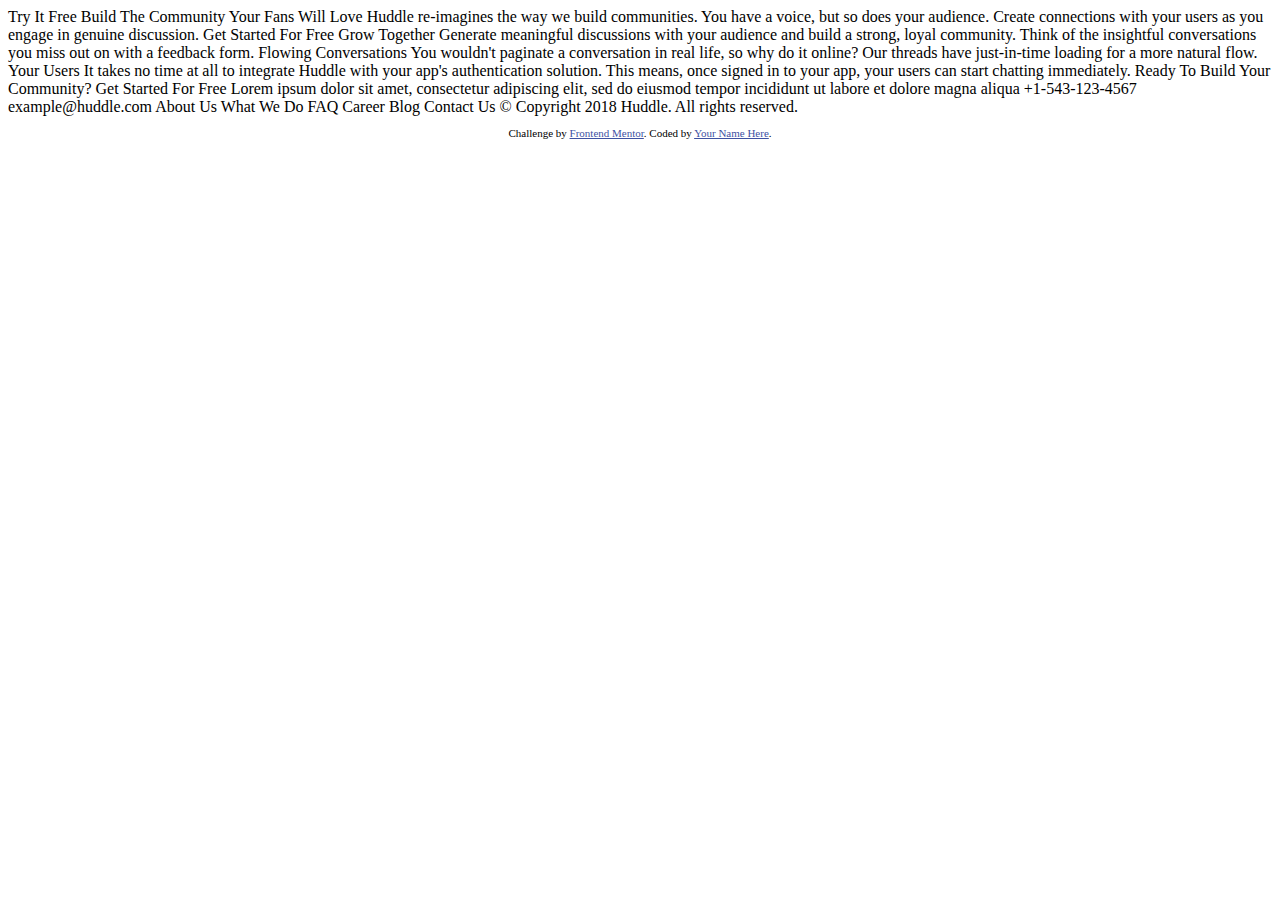
==== index.html @ cad30b5f "Repository initialization" ====
<!DOCTYPE html>
<html lang="en">
<head>
  <meta charset="UTF-8">
  <meta name="viewport" content="width=device-width, initial-scale=1.0"> <!-- displays site properly based on user's device -->

  <link rel="icon" type="image/png" sizes="32x32" href="./images/favicon-32x32.png">
  
  <title>Frontend Mentor | Huddle landing page with alternating feature blocks</title>

  <!-- Feel free to remove these styles or customise in your own stylesheet 👍 -->
  <style>
    .attribution { font-size: 11px; text-align: center; }
    .attribution a { color: hsl(228, 45%, 44%); }
  </style>
</head>
<body>

  Try It Free

  Build The Community Your Fans Will Love

  Huddle re-imagines the way we build communities. You have a voice, but so does your audience. 
  Create connections with your users as you engage in genuine discussion. 

  Get Started For Free

  Grow Together

  Generate meaningful discussions with your audience and build a strong, loyal community. 
  Think of the insightful conversations you miss out on with a feedback form. 

  Flowing Conversations

  You wouldn't paginate a conversation in real life, so why do it online? Our threads 
  have just-in-time loading for a more natural flow.

  Your Users

  It takes no time at all to integrate Huddle with your app's authentication solution. 
  This means, once signed in to your app, your users can start chatting immediately.

  Ready To Build Your Community?

  Get Started For Free

  Lorem ipsum dolor sit amet, consectetur adipiscing elit, sed do eiusmod tempor 
  incididunt ut labore et dolore magna aliqua

  +1-543-123-4567
  example@huddle.com

  About Us
  What We Do
  FAQ

  Career
  Blog
  Contact Us

  &copy; Copyright 2018 Huddle. All rights reserved.

  <footer>
    <p class="attribution">
      Challenge by <a href="https://www.frontendmentor.io?ref=challenge" target="_blank">Frontend Mentor</a>. 
      Coded by <a href="#">Your Name Here</a>.
    </p>
  </footer>
</body>
</html>
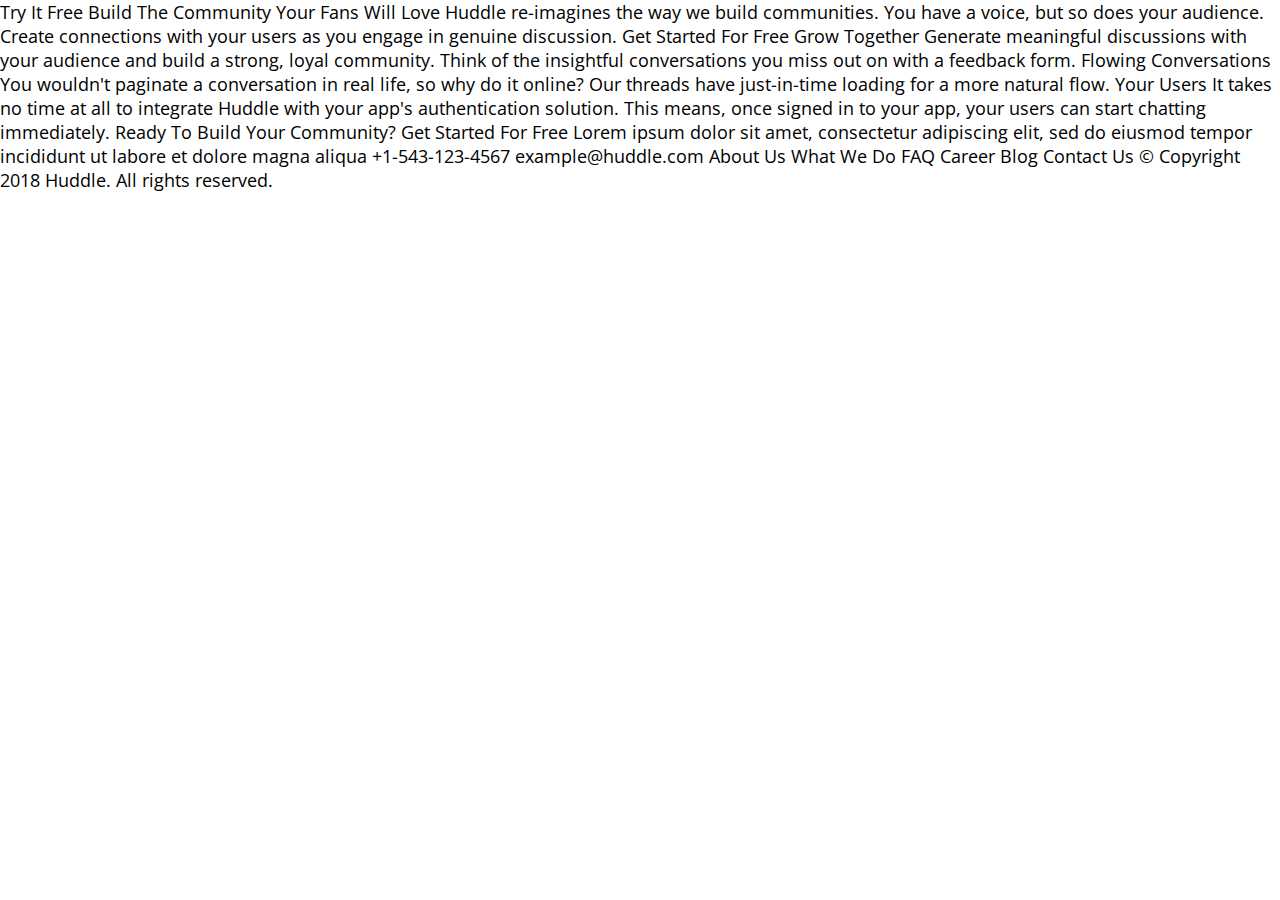
==== commit 0f50b1d4: "Work environment created" ====
--- a/index.html
+++ b/index.html
@@ -1,50 +1,59 @@
 <!DOCTYPE html>
 <html lang="en">
+
 <head>
   <meta charset="UTF-8">
-  <meta name="viewport" content="width=device-width, initial-scale=1.0"> <!-- displays site properly based on user's device -->
+  <meta name="viewport" content="width=device-width, initial-scale=1.0">
 
   <link rel="icon" type="image/png" sizes="32x32" href="./images/favicon-32x32.png">
-  
-  <title>Frontend Mentor | Huddle landing page with alternating feature blocks</title>
+  <link rel="preconnect" href="https://fonts.googleapis.com">
+  <link rel="preconnect" href="https://fonts.gstatic.com" crossorigin>
+  <link rel="stylesheet" type="text/css" href="./styles.css" />
+  <link href="https://fonts.googleapis.com/css2?family=Open+Sans:wght@400;700&family=Poppins:wght@600&display=swap"
+    rel="stylesheet">
+  <link rel="stylesheet" href="https://cdnjs.cloudflare.com/ajax/libs/font-awesome/5.15.3/css/all.min.css"
+    integrity="sha512-iBBXm8fW90+nuLcSKlbmrPcLa0OT92xO1BIsZ+ywDWZCvqsWgccV3gFoRBv0z+8dLJgyAHIhR35VZc2oM/gI1w=="
+    crossorigin="anonymous" referrerpolicy="no-referrer" />
 
-  <!-- Feel free to remove these styles or customise in your own stylesheet 👍 -->
-  <style>
-    .attribution { font-size: 11px; text-align: center; }
-    .attribution a { color: hsl(228, 45%, 44%); }
-  </style>
+  <title>Luis Polanco | Huddle landing page with alternating feature blocks</title>
+
 </head>
+
 <body>
+
+  <header>
+    
+  </header>
 
   Try It Free
 
   Build The Community Your Fans Will Love
 
-  Huddle re-imagines the way we build communities. You have a voice, but so does your audience. 
-  Create connections with your users as you engage in genuine discussion. 
+  Huddle re-imagines the way we build communities. You have a voice, but so does your audience.
+  Create connections with your users as you engage in genuine discussion.
 
   Get Started For Free
 
   Grow Together
 
-  Generate meaningful discussions with your audience and build a strong, loyal community. 
-  Think of the insightful conversations you miss out on with a feedback form. 
+  Generate meaningful discussions with your audience and build a strong, loyal community.
+  Think of the insightful conversations you miss out on with a feedback form.
 
   Flowing Conversations
 
-  You wouldn't paginate a conversation in real life, so why do it online? Our threads 
+  You wouldn't paginate a conversation in real life, so why do it online? Our threads
   have just-in-time loading for a more natural flow.
 
   Your Users
 
-  It takes no time at all to integrate Huddle with your app's authentication solution. 
+  It takes no time at all to integrate Huddle with your app's authentication solution.
   This means, once signed in to your app, your users can start chatting immediately.
 
   Ready To Build Your Community?
 
   Get Started For Free
 
-  Lorem ipsum dolor sit amet, consectetur adipiscing elit, sed do eiusmod tempor 
+  Lorem ipsum dolor sit amet, consectetur adipiscing elit, sed do eiusmod tempor
   incididunt ut labore et dolore magna aliqua
 
   +1-543-123-4567
@@ -60,11 +69,6 @@
 
   &copy; Copyright 2018 Huddle. All rights reserved.
 
-  <footer>
-    <p class="attribution">
-      Challenge by <a href="https://www.frontendmentor.io?ref=challenge" target="_blank">Frontend Mentor</a>. 
-      Coded by <a href="#">Your Name Here</a>.
-    </p>
-  </footer>
 </body>
+
 </html>--- a/styles.css
+++ b/styles.css
@@ -0,0 +1,32 @@
+:root {
+
+    --pink: hsl(322, 100%, 66%);
+    --very-pale-cyan: hsl(193, 100%, 96%);
+    --very-dark-cyan: hsl(192, 100%, 9%);
+    --grayish-blue: hsl(208, 11%, 55%);
+    
+
+    --open: 'Open Sans', sans-serif;
+    --poppins: 'Poppins', sans-serif;
+    
+    
+    --poppins-weight: 600;
+    --regular: 400;
+    --bold: 700;
+}
+
+* {
+    margin: 0;
+    padding: 0;
+    box-sizing: border-box;
+}
+
+html {
+    font-size: 18px;
+    font-family: var(--open);
+}
+
+body {
+    width: 100%;
+    min-height: 100vh;
+}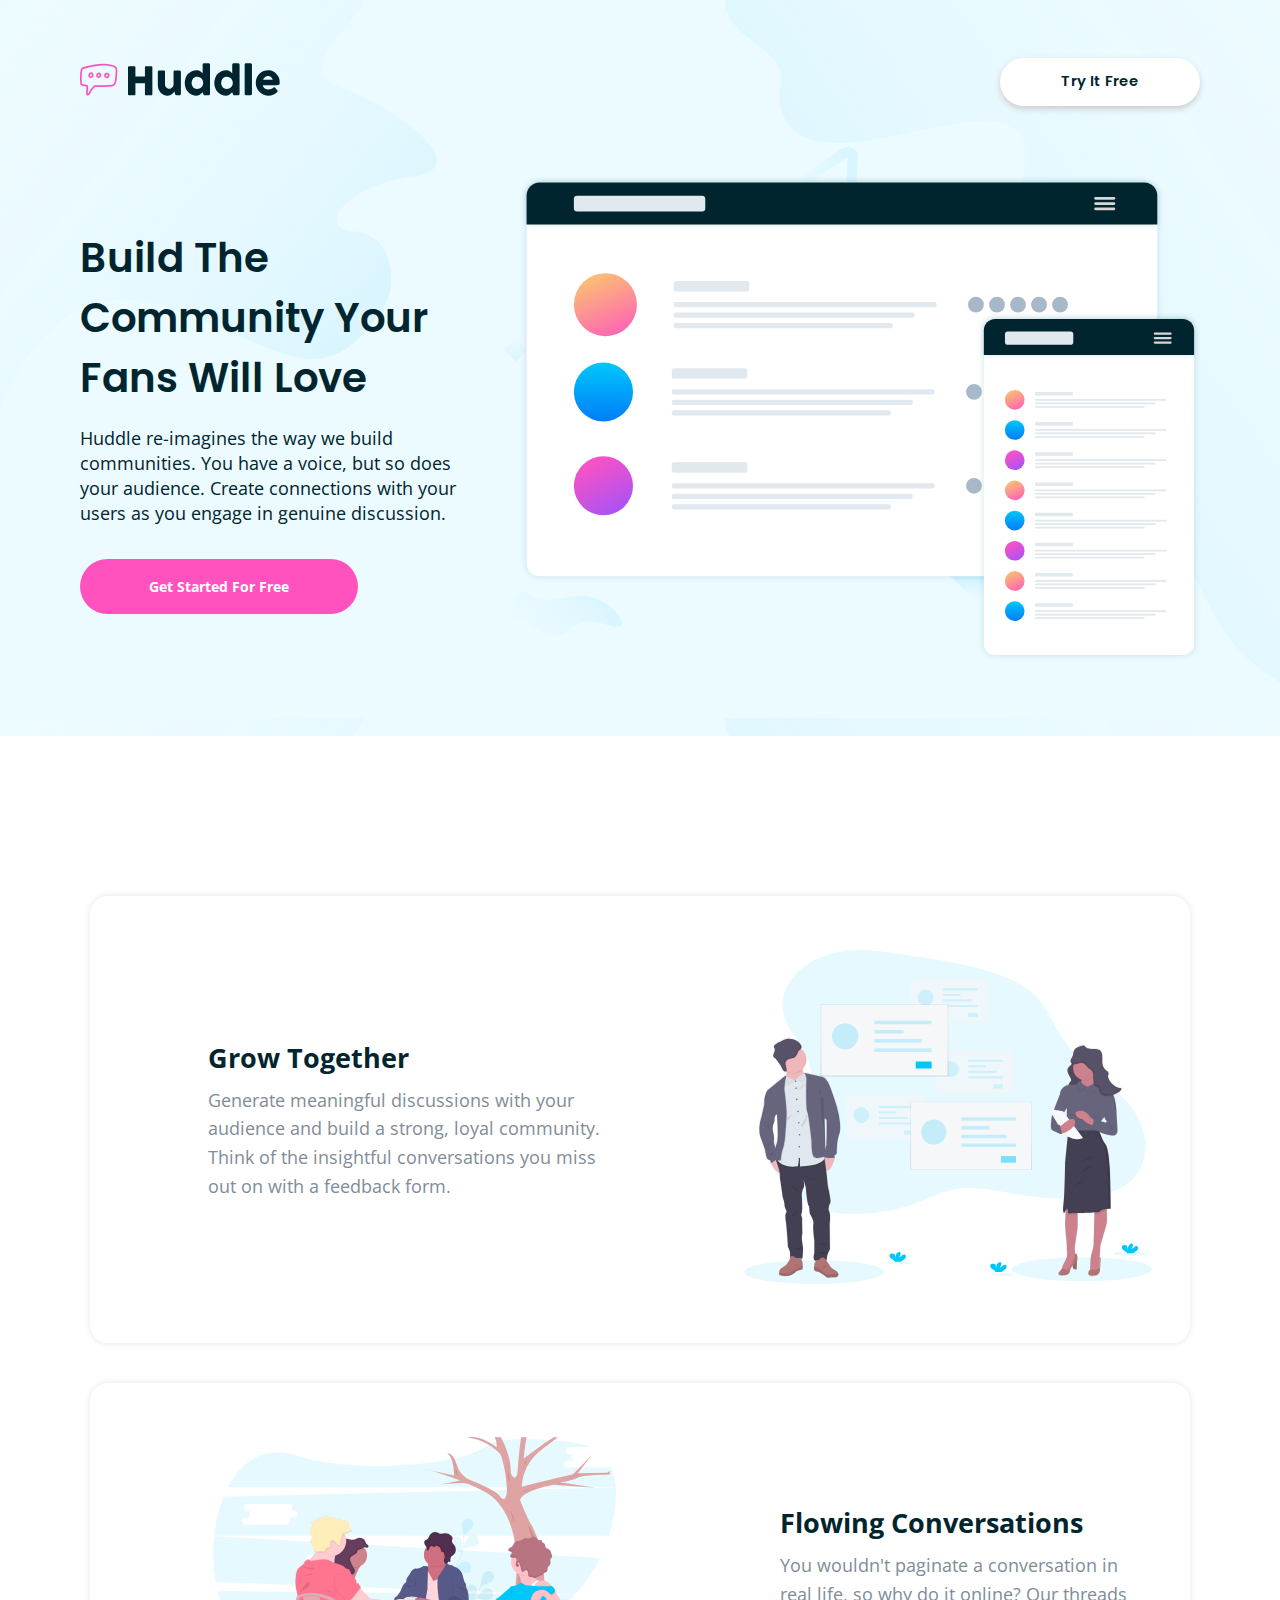
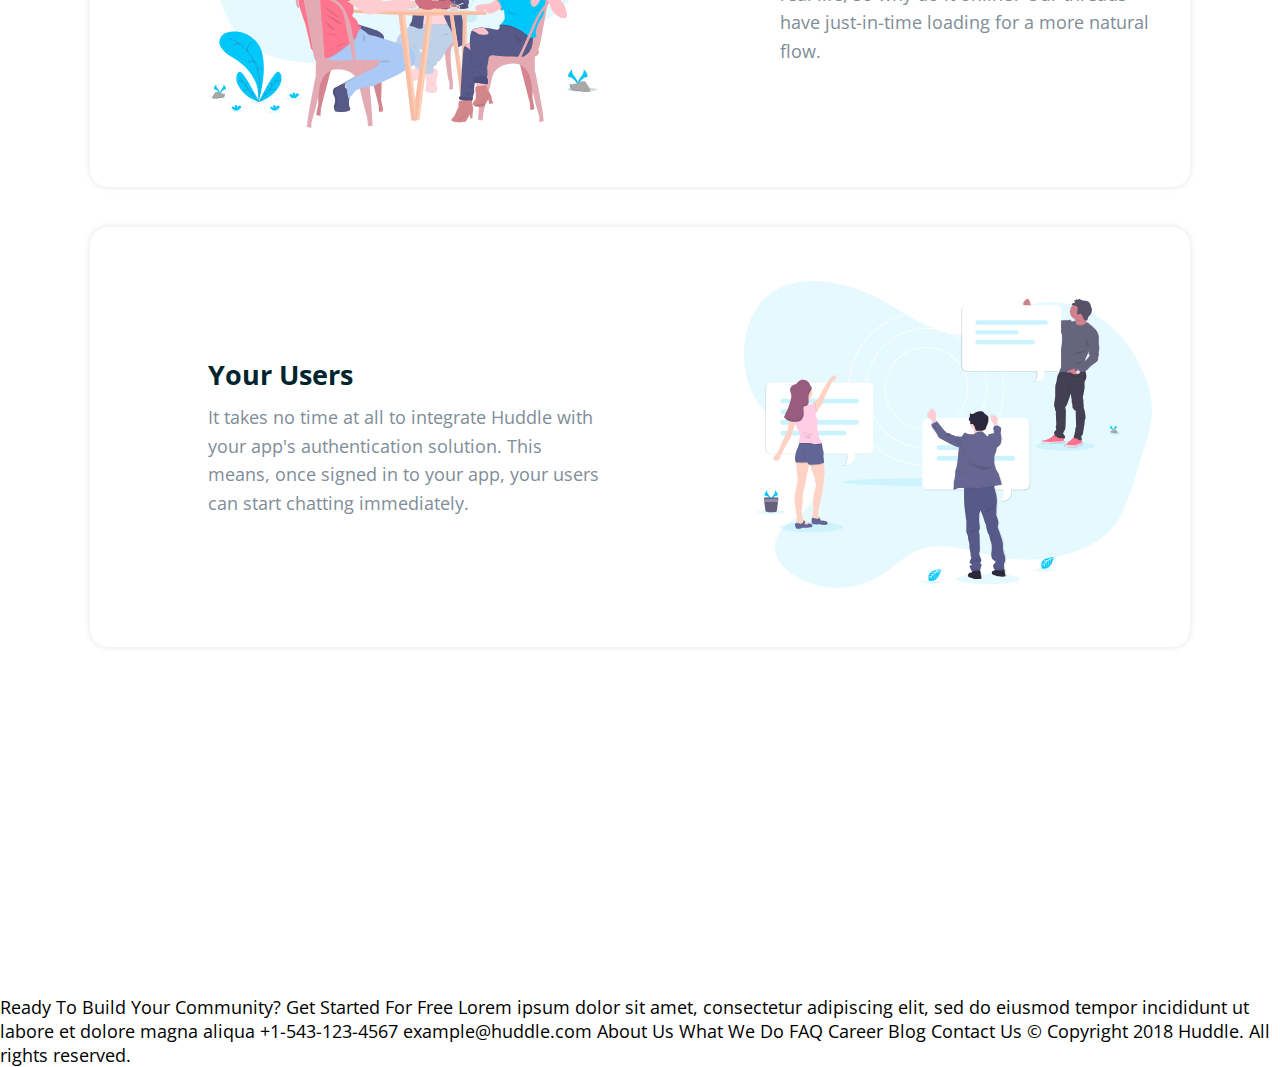
==== commit 71f9c144: "Main sections finished" ====
--- a/index.html
+++ b/index.html
@@ -22,32 +22,98 @@
 <body>
 
   <header>
-    
+    <nav>
+
+      <div id="header-logo">
+        <img src="./images/logo.svg" alt="Huddle" />
+      </div>
+
+      <div>
+        <button>
+          Try It Free
+        </button>
+      </div>
+    </nav>
+
+    <div id="header-main">
+
+      <div id="header-content">
+        <h1>Build The Community Your Fans Will Love</h1>
+        <p>
+          Huddle re-imagines the way we build communities. You have a voice, but so does your audience.
+          Create connections with your users as you engage in genuine discussion.
+        </p>
+        <button>Get Started For Free</button>
+      </div>
+
+      <div id="header-image">
+        <img src="./images/illustration-mockups.svg" alt="Screens's mockups" />
+      </div>
+
+    </div>
+
   </header>
 
-  Try It Free
+  <main>
 
-  Build The Community Your Fans Will Love
+    <section id="grow-together">
 
-  Huddle re-imagines the way we build communities. You have a voice, but so does your audience.
-  Create connections with your users as you engage in genuine discussion.
+      <div class="section-text">
+        <h2>Grow Together</h2>
+        <p>
+          Generate meaningful discussions with your audience and build a strong, loyal community.
+          Think of the insightful conversations you miss out on with a feedback form.
+        </p>
+      </div>
 
-  Get Started For Free
+      <div class="section-image">
+        <img src="./images/illustration-grow-together.svg" alt="Guy at work looking at a partner" />
+      </div>
 
-  Grow Together
+    </section>
 
-  Generate meaningful discussions with your audience and build a strong, loyal community.
-  Think of the insightful conversations you miss out on with a feedback form.
+    <section id="flowing-conversations">
 
-  Flowing Conversations
+      <div class="section-text">
+        <h2>Flowing Conversations</h2>
+        <p>
+          You wouldn't paginate a conversation in real life, so why do it online? Our threads
+          have just-in-time loading for a more natural flow.
+        </p>
+      </div>
 
-  You wouldn't paginate a conversation in real life, so why do it online? Our threads
-  have just-in-time loading for a more natural flow.
+      <div class="section-image">
+        <img src="./images/illustration-flowing-conversation.svg" alt="Friends having fun" />
+      </div>
 
-  Your Users
+    </section>
 
-  It takes no time at all to integrate Huddle with your app's authentication solution.
-  This means, once signed in to your app, your users can start chatting immediately.
+    <section id="your-users">
+
+      <div class="section-text">
+        <h2>Your Users</h2>
+        <p>
+          It takes no time at all to integrate Huddle with your app's authentication solution.
+          This means, once signed in to your app, your users can start chatting immediately.
+        </p>
+      </div>
+
+      <div class="section-image">
+        <img src="./images/illustration-your-users.svg" alt="Application's users" />
+      </div>
+
+    </section>
+
+  </main>
+
+  <div>
+    
+  </div>
+
+
+
+
+
 
   Ready To Build Your Community?
 
--- a/styles.css
+++ b/styles.css
@@ -29,4 +29,148 @@
 body {
     width: 100%;
     min-height: 100vh;
+}
+
+header {
+    background: url('./images/bg-hero-desktop.svg') var(--very-pale-cyan);
+    padding: 58px 80px 70px 80px;
+    margin-bottom: 160px;
+}
+
+header nav {
+    display: flex;
+    align-items: center;
+    justify-content: space-between;
+    margin-bottom: 70px;
+}
+
+header #header-logo img {
+    width: 200px;
+}
+
+header nav button {
+    color: var(--very-dark-cyan);
+    width: 200px;
+    padding: 0.74rem;
+    border: none;
+    border-radius: 32px;
+    box-shadow: 0px 3px 6px #ccc;
+    background-color: white;
+    font-family: var(--poppins);
+    font-weight: var(--poppins-weight);
+    font-size: 0.82rem;
+    cursor: pointer;
+    transition: all 300ms ease;
+}
+
+header nav button:hover {
+    color: rgb(92, 89, 89);
+    opacity: 0.8;
+}
+
+#header-main {
+    display: flex;
+    align-items: center;
+    justify-content: space-between;
+}
+
+#header-main #header-content {
+    display: flex;
+    flex-direction: column;
+    align-items: flex-start;
+    justify-content: space-between;
+}
+
+#header-main #header-content h1 {
+    font-family: var(--poppins);
+    font-weight: var(--poppins-weight);
+    color: var(--very-dark-cyan);
+    font-size: 2.24rem;    
+    width: 80%;
+    margin-bottom: 18px;
+}
+
+#header-main #header-content p {
+    width: 86%;
+    color: var(--very-dark-cyan);
+    font-weight: var(--regular);
+    margin-bottom: 33px;
+    line-height: 1.4;
+}
+
+#header-main #header-content button {
+    font-family: var(--open);
+    font-weight: var(--bold);
+    font-size: 0.8rem;
+    width: 278px;
+    background-color: var(--pink);
+    color: white;
+    border: none;
+    padding: 1rem;
+    border-radius: 32px;
+    cursor: pointer;
+    transition: all 300ms ease;
+}
+
+#header-main #header-content button:hover {
+    opacity: 0.6;
+}
+
+#header-main #header-image img {
+    width: 680px;
+}
+
+main {
+    display: flex;
+    flex-direction: column;
+    align-items: center;
+}
+
+main section {
+    width: 86%;
+    margin-bottom: 40px;
+    display: flex;
+    align-items: center;
+    justify-content: space-between;
+    padding: 54px 38px 54px 38px;
+    border-radius: 18px;
+    box-shadow: #eee 0px 0px 8px 0px, #eee 0px 0px 4px 0px;
+}
+
+main section .section-text {
+    margin-left: 80px;
+}
+
+main section .section-text h2 {
+    color: var(--very-dark-cyan);
+    font-weight: bold;
+    margin-bottom: 10px;
+}
+
+main section .section-text p {
+    color: var(--grayish-blue);
+    line-height: 1.6;
+    width: 74%;
+}
+
+main section .section-image img {
+    width: 408px;
+}
+
+#flowing-conversations .section-text {
+    order: 2;
+    margin-left: 164px;
+}
+
+#flowing-conversations .section-text p {
+    width: 100%;
+}
+
+#flowing-conversations .section-image {
+    margin-left: 80px;
+    order: 1;
+}
+
+#your-users {
+    margin-bottom: 348px;
 }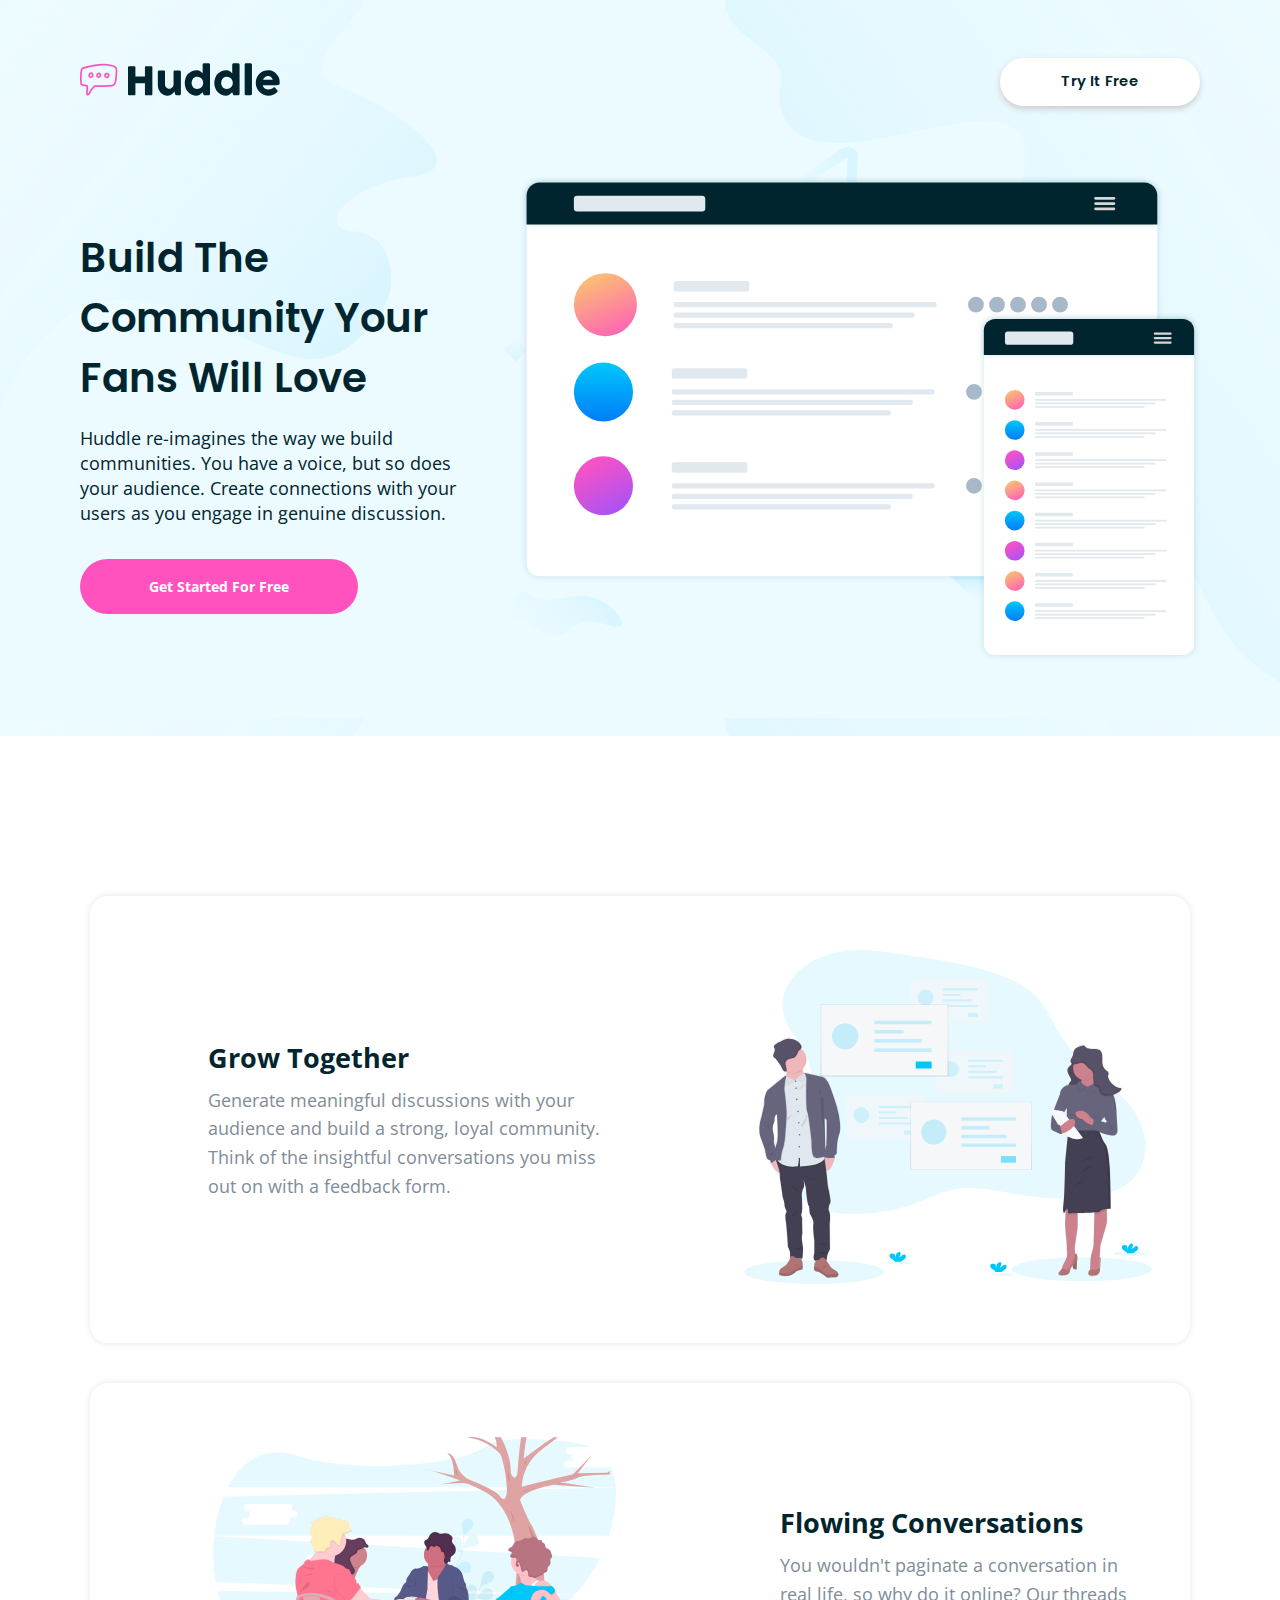
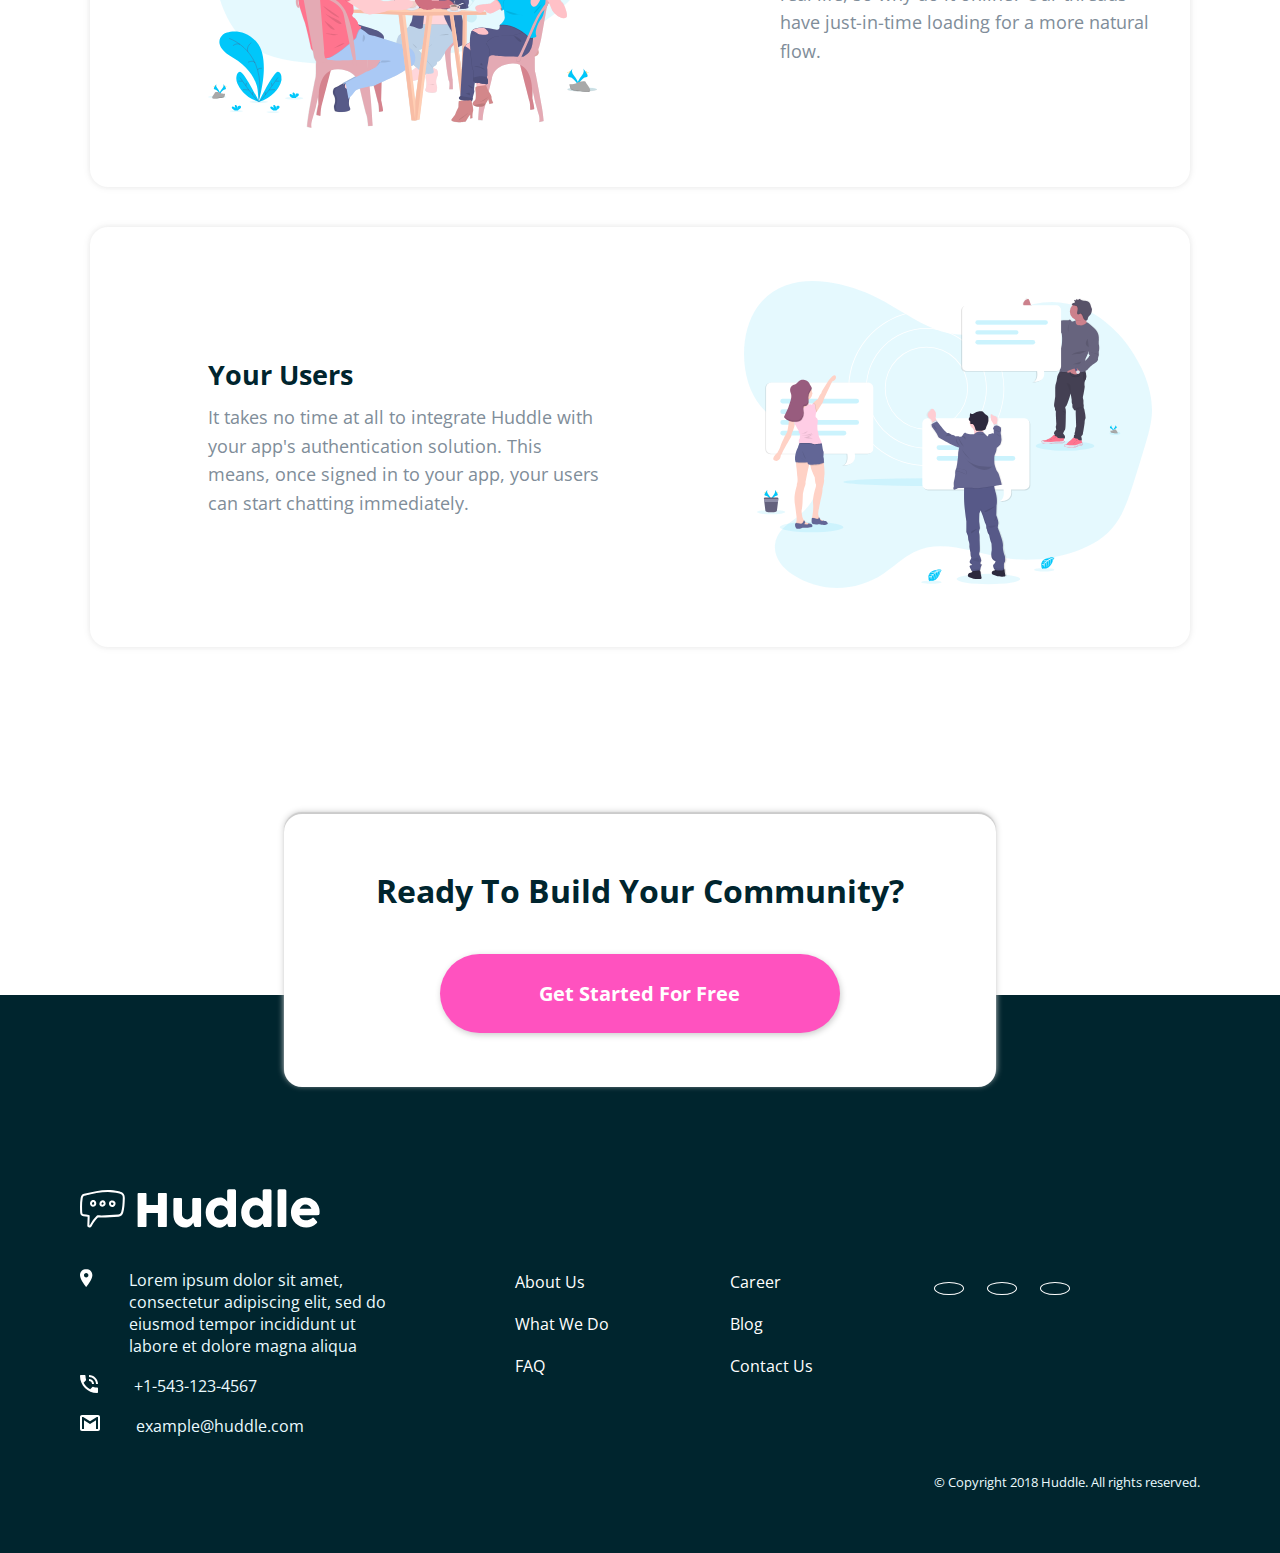
==== commit 7d0c3dc2: "Site done for desktops's width" ====
--- a/index.html
+++ b/index.html
@@ -104,36 +104,73 @@
 
     </section>
 
+    <div id="ready-to-build">
+      <h2>
+        Ready To Build Your Community?
+      </h2>
+      <button>Get Started For Free</button>
+    </div>
+
   </main>
 
-  <div>
-    
-  </div>
+  <footer>
+
+    <div id="footer-logo">
+      <img src="./images/logo.svg" alt="Huddle" />
+    </div>
+
+    <div id="footer-contact">
+
+      <div id="contact-info">
+        <div>
+          <img src="./images/icon-location.svg" alt="Location mark" />
+          <span>
+            Lorem ipsum dolor sit amet, consectetur adipiscing elit, sed do eiusmod tempor incididunt ut labore et
+            dolore magna aliqua
+          </span>
+        </div>
+
+        <div>
+          <img src="./images/icon-phone.svg" alt="Phone" />
+          <span>+1-543-123-4567</span>
+        </div>
+
+        <div>
+          <img src="./images/icon-email.svg" alt="Email" />
+          <span>example@huddle.com</span>
+        </div>
+
+      </div>
+
+      <ul>
+        <li><a href="https://luispolanco25.github.io/huddle-landing-page-with-alternating-feature-blocks/">About Us</a>
+        </li>
+        <li><a href="https://luispolanco25.github.io/huddle-landing-page-with-alternating-feature-blocks/">What We
+            Do</a></li>
+        <li><a href="https://luispolanco25.github.io/huddle-landing-page-with-alternating-feature-blocks/">FAQ</a></li>
+      </ul>
+
+      <ul>
+        <li><a href="https://luispolanco25.github.io/huddle-landing-page-with-alternating-feature-blocks/">Career</a>
+        </li>
+        <li><a href="https://luispolanco25.github.io/huddle-landing-page-with-alternating-feature-blocks/">Blog</a></li>
+        <li><a href="https://luispolanco25.github.io/huddle-landing-page-with-alternating-feature-blocks/">Contact
+            Us</a></li>
+      </ul>
+
+      <div id="social-media">
+        <button title="Facebook" aria-label="Facebook button"><i class="fab fa-facebook-f"></i></button>
+        <button title="Twitter" aria-label="Twitter button"><i class="fab fa-twitter"></i></button>
+        <button title="Instagram" aria-label="Instagram button"><i class="fab fa-instagram"></i></button>
+
+        <p>&copy; Copyright 2018 Huddle. All rights reserved.</p>
+      </div>
+
+    </div>
 
 
+  </footer>
 
-
-
-
-  Ready To Build Your Community?
-
-  Get Started For Free
-
-  Lorem ipsum dolor sit amet, consectetur adipiscing elit, sed do eiusmod tempor
-  incididunt ut labore et dolore magna aliqua
-
-  +1-543-123-4567
-  example@huddle.com
-
-  About Us
-  What We Do
-  FAQ
-
-  Career
-  Blog
-  Contact Us
-
-  &copy; Copyright 2018 Huddle. All rights reserved.
 
 </body>
 
--- a/styles.css
+++ b/styles.css
@@ -59,6 +59,7 @@
     font-family: var(--poppins);
     font-weight: var(--poppins-weight);
     font-size: 0.82rem;
+    outline: none;
     cursor: pointer;
     transition: all 300ms ease;
 }
@@ -108,6 +109,7 @@
     border: none;
     padding: 1rem;
     border-radius: 32px;
+    outline: none;
     cursor: pointer;
     transition: all 300ms ease;
 }
@@ -173,4 +175,137 @@
 
 #your-users {
     margin-bottom: 348px;
+}
+
+#ready-to-build {
+    position: absolute;
+    margin-top: 1518px;
+    width: 55.6%;
+    background-color: white;
+    display: flex;
+    flex-direction: column;
+    align-items: center;
+    justify-content: space-between;
+    padding: 54px 38px 54px 38px;
+    border-radius: 18px;
+    box-shadow: #ccc 0px -2px 6px 0px, #ccc 0px -2px 1px 0px;
+}
+
+#ready-to-build h2 {
+    font-size: 1.8rem;
+    margin-bottom: 42px;
+    color: var(--very-dark-cyan);
+    text-align: center;
+}
+
+#ready-to-build button {
+    font-family: var(--open);
+    font-weight: var(--bold);
+    font-size: 1.1rem;
+    width: 400px;
+    background-color: var(--pink);
+    color: white;
+    border: none;
+    padding: 1.44rem;
+    border-radius: 46px;
+    box-shadow: 1px 2px 6px #ccc;
+    outline: none;
+    cursor: pointer;
+    transition: all 300ms ease;
+}
+
+#ready-to-build button:hover {
+    opacity: 0.6;
+}
+
+footer {
+    background-color: var(--very-dark-cyan);
+    padding: 194px 80px 62px 80px;
+    display: flex;
+    flex-direction: column;
+    color: var(--very-pale-cyan);
+}
+
+#footer-logo {
+    margin-bottom: 2rem;
+}
+
+#footer-logo img {
+    filter: brightness(0) invert(1);
+}
+
+#footer-contact {
+    display: flex;
+    justify-content: space-between;
+    align-items: flex-start;
+}
+
+#contact-info {
+    display: flex;
+    flex-direction: column;
+    flex-basis: 28%;
+}
+
+#contact-info div {
+    margin-bottom: 1rem;
+    display: flex;
+    align-items: flex-start;
+}
+
+#contact-info div span {
+    font-size: 0.9rem;
+}
+
+#contact-info img {
+    margin-right: 2rem;
+}
+
+#footer-contact ul {
+    display: flex;
+    flex-direction: column;
+}
+
+#footer-contact ul li {
+    list-style-type: none;
+    margin-bottom: 1rem;
+}
+
+#footer-contact ul li a {
+    text-decoration: none;
+    font-size: 0.9rem;
+    font-weight: var(--regular);
+    transition: all 300ms ease;
+    color: white;
+}
+
+
+#footer-contact ul li a:hover {
+    text-decoration: underline;
+}
+
+#social-media button {
+    background: transparent;
+    color: white;
+    font-size: 0.8rem;
+    border: 1px solid white;
+    padding: 0.30rem;
+    border-radius: 50%;
+    width: 30px;
+    margin-right: 1rem;
+    cursor: pointer;
+    transition: all 300ms ease;
+}
+
+#social-media button:hover {
+    color: var(--pink);
+    border: 1px solid var(--pink);
+}
+
+#social-media button:last-child {
+    margin-right: 0;
+}
+
+#social-media p {
+    font-size: 0.72rem;
+    margin-top: 178px;
 }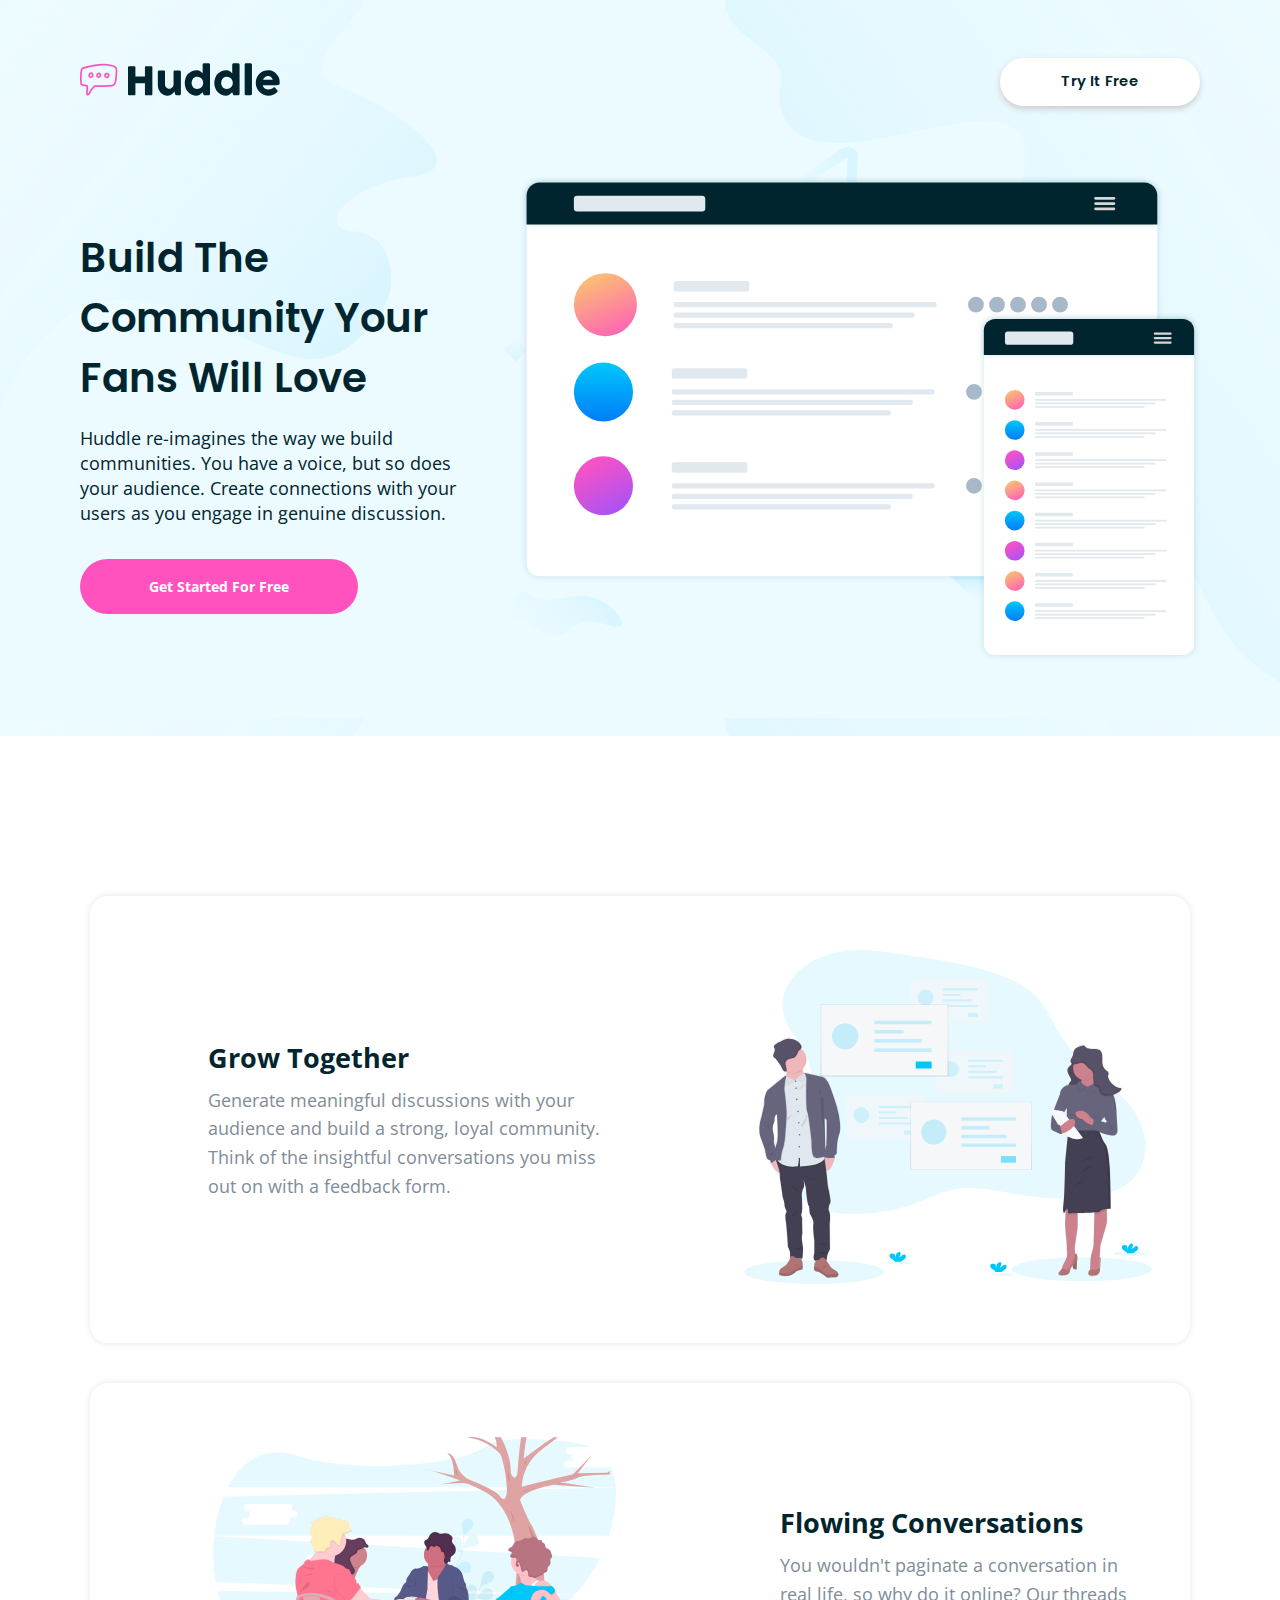
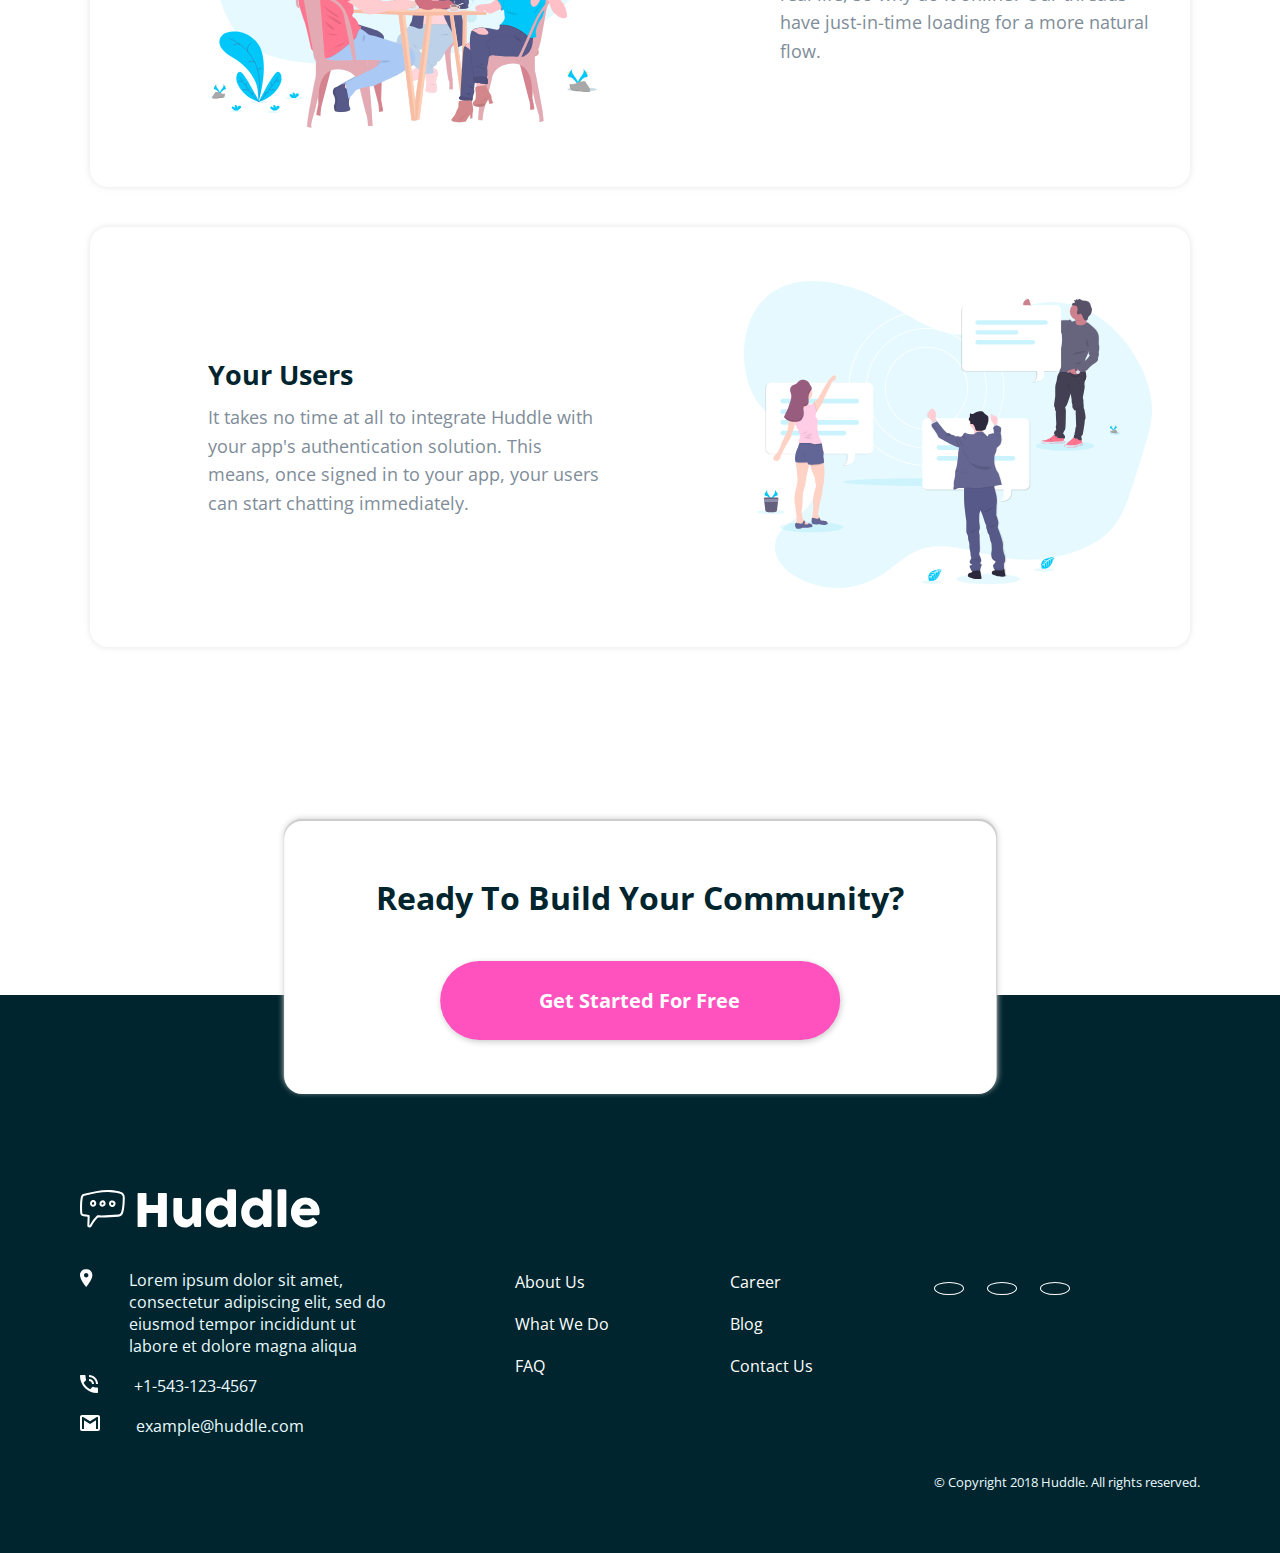
==== commit abf5605e: "Designs for mobiles and tablets's width added" ====
--- a/index.html
+++ b/index.html
@@ -104,14 +104,14 @@
 
     </section>
 
-    <div id="ready-to-build">
-      <h2>
-        Ready To Build Your Community?
-      </h2>
-      <button>Get Started For Free</button>
-    </div>
+  </main>
 
-  </main>
+  <div id="ready-to-build">
+    <h2>
+      Ready To Build Your Community?
+    </h2>
+    <button>Get Started For Free</button>
+  </div>
 
   <footer>
 
@@ -159,9 +159,11 @@
       </ul>
 
       <div id="social-media">
-        <button title="Facebook" aria-label="Facebook button"><i class="fab fa-facebook-f"></i></button>
-        <button title="Twitter" aria-label="Twitter button"><i class="fab fa-twitter"></i></button>
-        <button title="Instagram" aria-label="Instagram button"><i class="fab fa-instagram"></i></button>
+        <div>
+          <button title="Facebook" aria-label="Facebook button"><i class="fab fa-facebook-f"></i></button>
+          <button title="Twitter" aria-label="Twitter button"><i class="fab fa-twitter"></i></button>
+          <button title="Instagram" aria-label="Instagram button"><i class="fab fa-instagram"></i></button>
+        </div>
 
         <p>&copy; Copyright 2018 Huddle. All rights reserved.</p>
       </div>
--- a/styles.css
+++ b/styles.css
@@ -179,7 +179,9 @@
 
 #ready-to-build {
     position: absolute;
-    margin-top: 1518px;
+    margin-top: -174px;
+    left: 50%;
+    transform: translate(-50%);
     width: 55.6%;
     background-color: white;
     display: flex;
@@ -308,4 +310,272 @@
 #social-media p {
     font-size: 0.72rem;
     margin-top: 178px;
+}
+
+@media (max-width: 1220px) {
+    #header-main #header-content h1 {
+        width: 100%;
+    }
+    
+    #header-main #header-content p {
+        width: 100%;
+    }
+    
+    #header-main #header-content button {
+        width: 278px;
+    }
+    
+    #header-main #header-image img {
+        width: 480px;
+    }
+
+    #flowing-conversations .section-text {
+        margin-left: 64px;
+    }
+
+    #ready-to-build {
+        margin-top: -166px;
+        width: 614px;
+    }
+    
+}
+
+@media (max-width: 980px) {
+
+    #header-main #header-content {
+        margin-right: 60px;
+    }
+
+    #header-main #header-content h1 {
+        font-size: 1.6rem;
+    }
+
+    #header-main #header-content p {
+        font-size: 0.9rem;
+    }
+    
+    #header-main #header-image img {
+        width: 100%;
+    }
+    
+    main section .section-text {
+        width: 100%;
+        margin-left: 0;
+    }
+
+    main section .section-text h2 {
+        margin-bottom: 14px;
+    }
+
+    main section .section-image img {
+        width: 260px;
+    }
+
+    #flowing-conversations .section-image {
+        margin-left: 0;
+    }
+    
+    #ready-to-build h2 {
+        font-size: 1.4rem;
+    }
+
+    #footer-contact {
+        flex-direction: column;
+    }
+
+    #contact-info {
+        margin-bottom: 132px;
+    }
+
+    #social-media {
+        margin-top: 118px;
+        align-self: center;
+        display: flex;
+        flex-direction: column;
+        align-items: center;
+        justify-content: center;
+    }
+
+    #social-media button {
+        padding: 0.32rem;
+        width: 30px;
+        margin-right: 0.6rem;
+    }
+
+    #social-media p {
+        font-size: 0.72rem;
+        margin-top: 50px;
+    }
+
+}
+
+@media (max-width: 750px) {
+
+    header {
+        background: url('./images/bg-hero-mobile.svg') var(--very-pale-cyan);
+        padding: 56px 34px 42px 34px;
+        margin-bottom: 122px;
+    }
+
+    header #header-logo img {
+        width: 120px;
+    }
+
+    header nav button {
+        width: 100px;
+        padding: 0.34rem;
+        font-size: 0.62rem;
+    }
+
+    #header-main {
+        flex-direction: column;
+    }
+
+    #header-main #header-content {
+        align-items: center;
+        margin-right: 0;
+        margin-bottom: 112px;
+
+    }
+
+    #header-main #header-content h1 {
+        font-size: 1.4rem;
+        text-align: center;
+    }
+
+    #header-main #header-content p {
+        text-align: center;
+    }
+
+    #header-main #header-content button {
+        font-size: 0.8rem;
+        width: 252px;
+        padding: 0.8rem;
+    }
+
+    main section {
+        width: 90%;
+        flex-direction: column;
+        padding: 48px 36px 48px 36px;
+    }
+
+    main section .section-text {
+        order: 2;
+    }
+
+    main section .section-image {
+        order: 1;
+        margin-bottom: 60px;
+    }
+
+    main section .section-text h2, 
+    main section .section-text p {
+        width: 100%;
+        text-align: center;
+    } 
+
+    main section .section-text h2 {
+        font-size: 1.2rem;
+    }
+
+    main section .section-text p {
+        font-size: 0.8rem;
+    }
+
+    #flowing-conversations .section-text {
+        margin-left: 0;
+    }
+
+    #your-users {
+        margin-bottom: 208px;
+    }
+
+    #ready-to-build {
+        margin-top: -108px;
+        width: 380px;
+        padding: 42px 10px 42px 10px;
+    }
+
+    #ready-to-build h2 {
+        font-size: 1.2rem;
+        margin-bottom: 24px;
+    }
+
+    #ready-to-build button {
+        font-size: 0.72rem;
+        width: 202px;
+        padding: 0.8rem;
+    }
+
+    footer {
+        padding: 164px 30px 42px 30px;
+    }
+
+    #footer-logo img {
+        width: 168px;
+    }
+    
+    #contact-info {
+        margin-bottom: 62px;
+    }
+
+    #contact-info div span {
+        font-size: 0.82rem;
+    }
+
+    #footer-contact ul li a {
+        font-size: 0.82rem;
+    }
+
+    #social-media {
+        margin-top: 48px;
+    }
+
+    #social-media p {
+        margin-top: 28px;
+    }
+
+}
+
+@media (max-width: 400px) {
+    #ready-to-build {
+        margin-top: -108px;
+        width: 326px;
+    }
+
+    #ready-to-build h2 {
+        font-size: 0.92rem;
+        margin-bottom: 24px;
+    }
+}
+
+@media (max-width: 350px) {
+    header nav {
+        flex-direction: column;
+        justify-content: center;
+        margin-bottom: 46px;
+    }
+
+    header #header-logo img {
+        width: 180px;
+    }
+
+    header nav button {
+        margin-top: 28px;
+        width: 180px;
+        padding: 0.64rem;
+        font-size: 0.72rem;
+    }
+
+    #ready-to-build {
+        margin-top: -106px;
+        width: 260px;
+    }
+
+    #ready-to-build h2 {
+        font-size: 0.80rem;
+        margin-bottom: 24px;
+    }
+
+    
 }